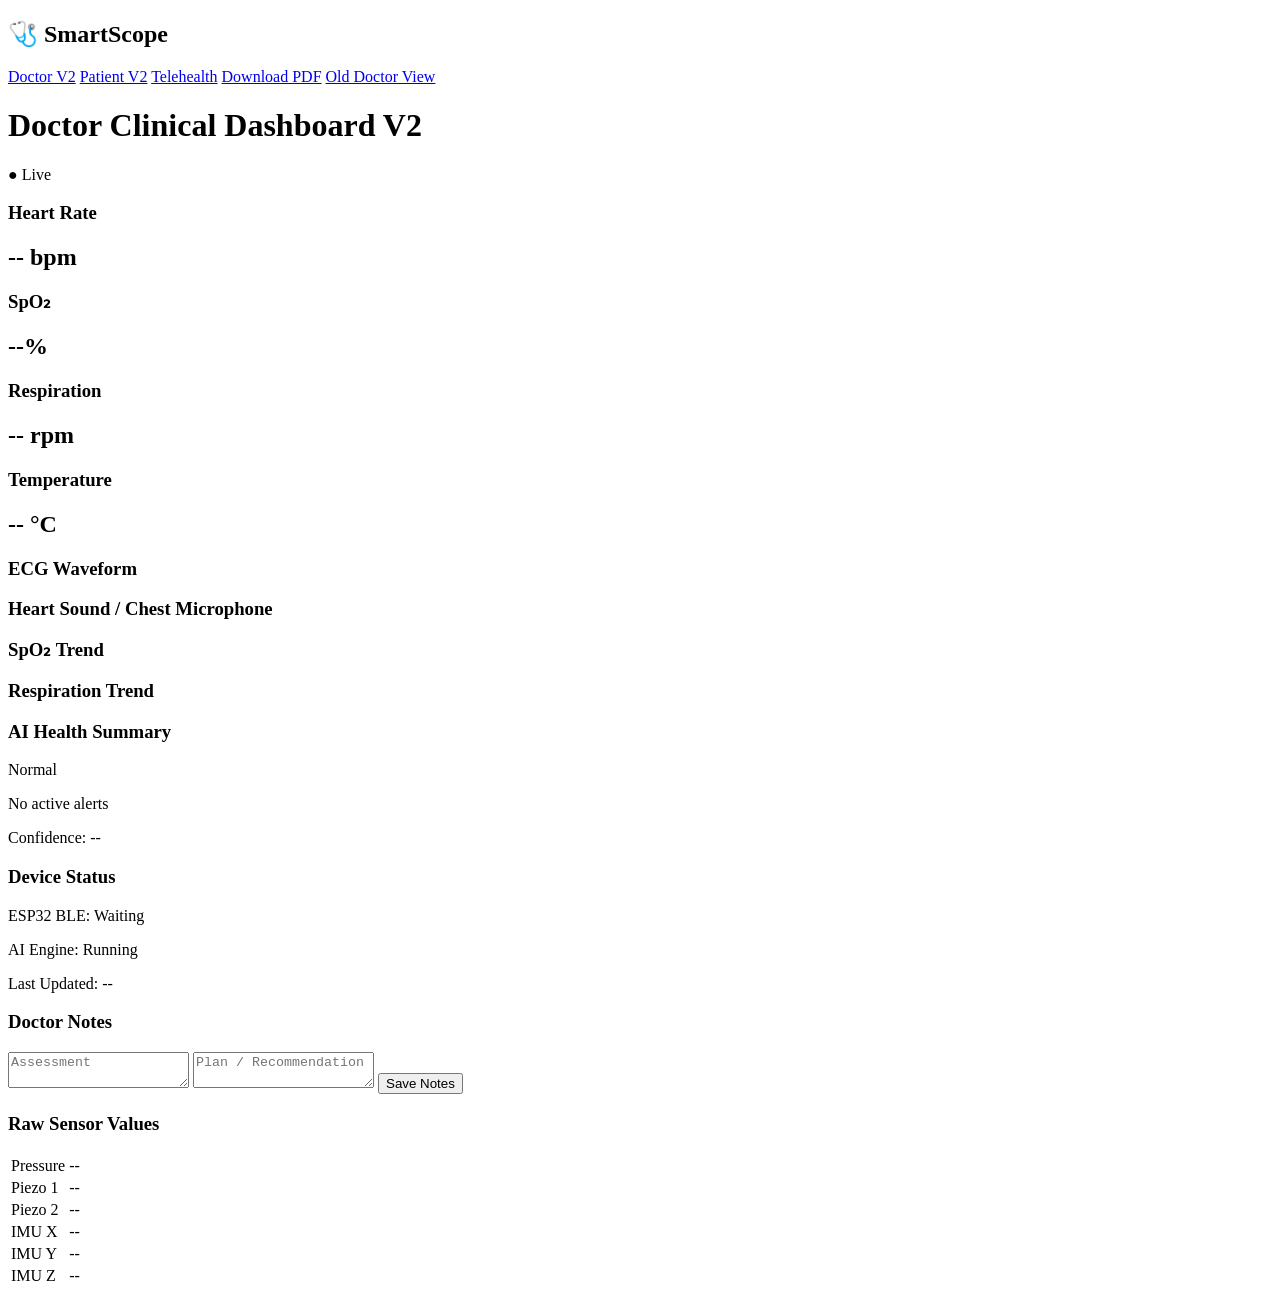
==== rpi/templates/doctor_v2.html @ 2ed91003 "Add doctor_v2.html" ====
<!DOCTYPE html>
<html>
<head>
    <title>Doctor Dashboard V2</title>
    <link rel="stylesheet" href="/static/style_v2.css">
    <script src="https://cdn.plot.ly/plotly-2.35.2.min.js"></script>
</head>
<body class="dark">

<div class="shell">
    <aside class="sidebar">
        <h2>🩺 SmartScope</h2>
        <a href="/doctor_v2" class="active">Doctor V2</a>
        <a href="/patient_v2">Patient V2</a>
        <a href="/telehealth_v2">Telehealth</a>
        <a href="/api/report_v2">Download PDF</a>
        <a href="/doctor">Old Doctor View</a>
    </aside>

    <main class="content">
        <header>
            <h1>Doctor Clinical Dashboard V2</h1>
            <span class="live">● Live</span>
        </header>

        <section class="grid">
            <div class="card metric"><h3>Heart Rate</h3><h1><span id="hr">--</span> bpm</h1></div>
            <div class="card metric"><h3>SpO₂</h3><h1><span id="spo2">--</span>%</h1></div>
            <div class="card metric"><h3>Respiration</h3><h1><span id="resp">--</span> rpm</h1></div>
            <div class="card metric"><h3>Temperature</h3><h1><span id="temp">--</span> °C</h1></div>

            <div class="card wide"><h3>ECG Waveform</h3><div id="doctorEcg"></div></div>
            <div class="card wide"><h3>Heart Sound / Chest Microphone</h3><div id="doctorHeart"></div></div>

            <div class="card"><h3>SpO₂ Trend</h3><div id="spo2Trend"></div></div>
            <div class="card"><h3>Respiration Trend</h3><div id="respTrend"></div></div>

            <div class="card">
                <h3>AI Health Summary</h3>
                <div id="patientStatus" class="status normal">Normal</div>
                <p id="patientAlert">No active alerts</p>
                <p>Confidence: <span id="confidence">--</span></p>
            </div>

            <div class="card">
                <h3>Device Status</h3>
                <p>ESP32 BLE: <span id="bleStatus">Waiting</span></p>
                <p>AI Engine: Running</p>
                <p>Last Updated: <span id="updated">--</span></p>
            </div>

            <div class="card wide">
                <h3>Doctor Notes</h3>
                <textarea id="assessment" placeholder="Assessment"></textarea>
                <textarea id="plan" placeholder="Plan / Recommendation"></textarea>
                <button onclick="saveNote()">Save Notes</button>
                <div id="notesList"></div>
            </div>

            <div class="card wide">
                <h3>Raw Sensor Values</h3>
                <table>
                    <tr><td>Pressure</td><td id="pressure">--</td></tr>
                    <tr><td>Piezo 1</td><td id="piezo1">--</td></tr>
                    <tr><td>Piezo 2</td><td id="piezo2">--</td></tr>
                    <tr><td>IMU X</td><td id="imux">--</td></tr>
                    <tr><td>IMU Y</td><td id="imuy">--</td></tr>
                    <tr><td>IMU Z</td><td id="imuz">--</td></tr>
                </table>
            </div>
        </section>
    </main>
</div>

<script src="/static/app_v2.js"></script>
</body>
</html>
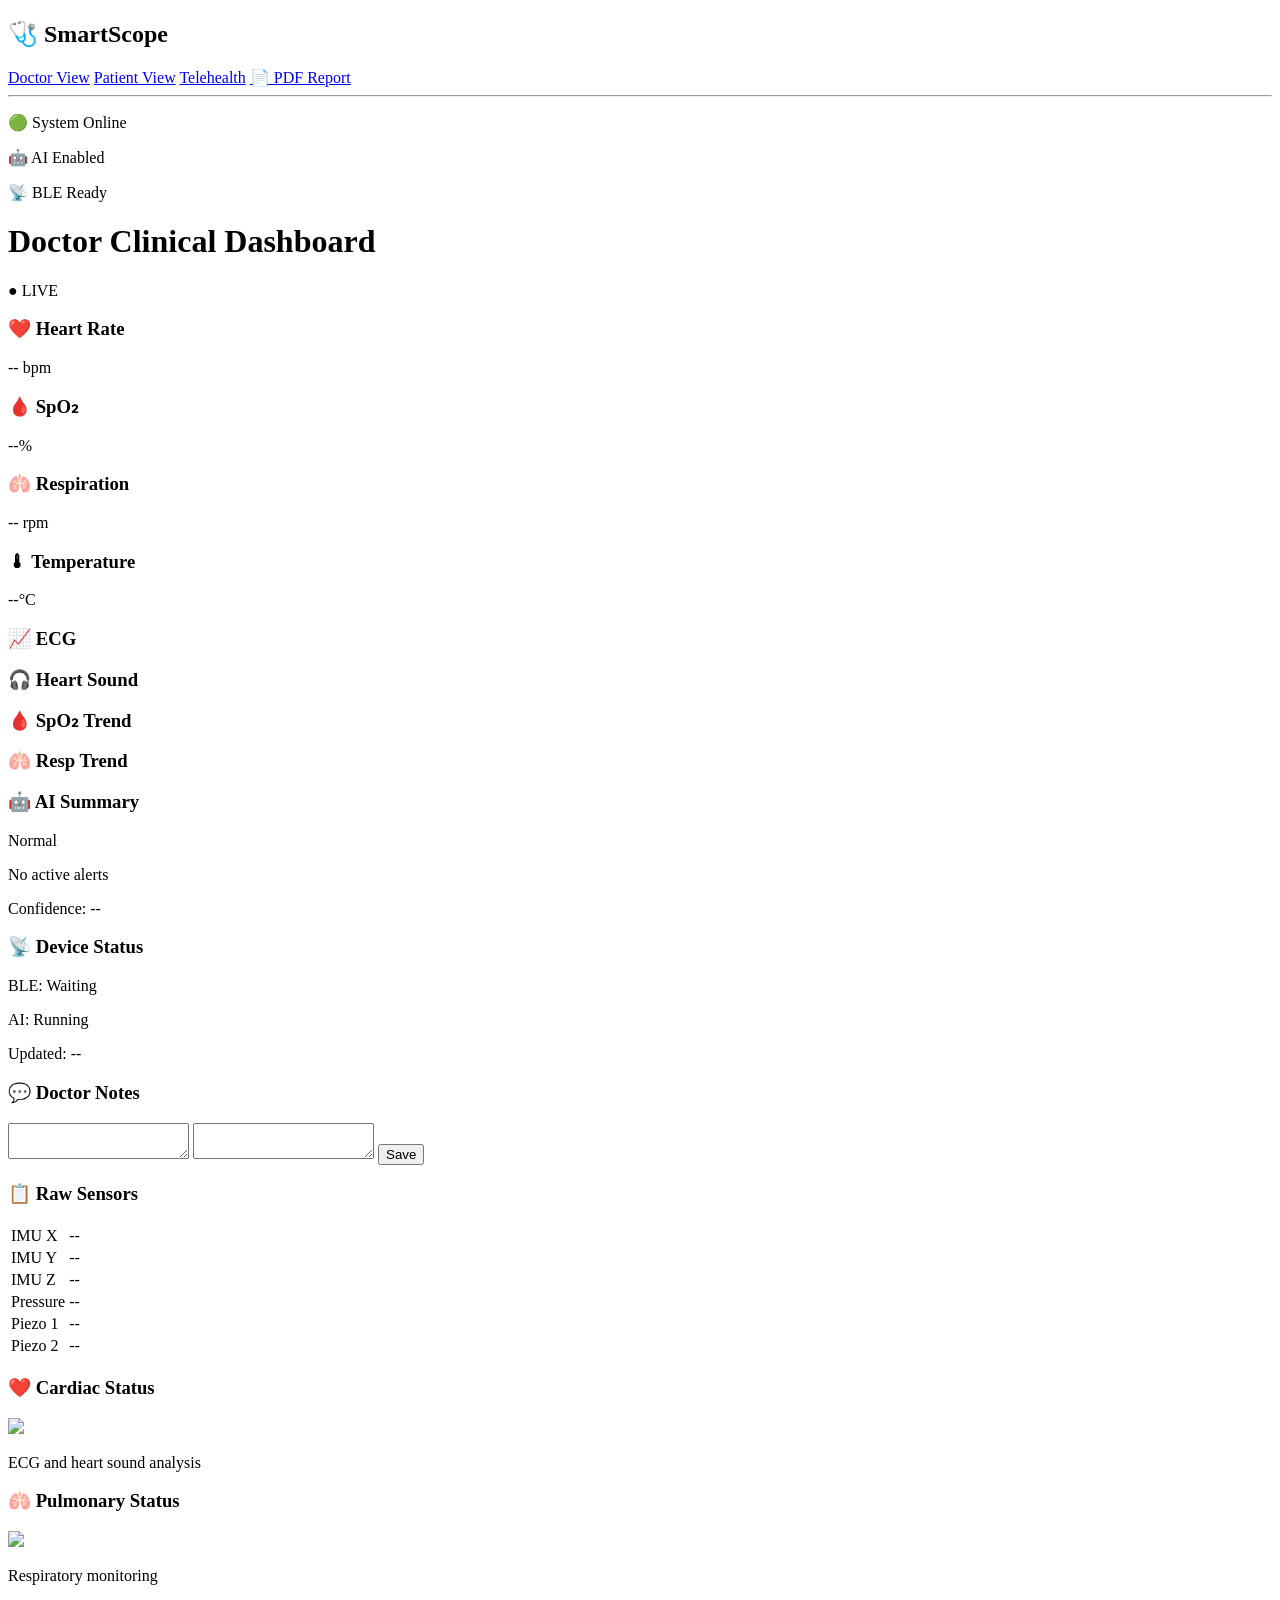
==== commit a9755b63: "Add doctor_v2.html" ====
--- a/rpi/templates/doctor_v2.html
+++ b/rpi/templates/doctor_v2.html
@@ -1,77 +1,210 @@
 <!DOCTYPE html>
 <html>
 <head>
-    <title>Doctor Dashboard V2</title>
+    <title>Doctor View</title>
     <link rel="stylesheet" href="/static/style_v2.css">
     <script src="https://cdn.plot.ly/plotly-2.35.2.min.js"></script>
 </head>
+
 <body class="dark">
 
 <div class="shell">
+
     <aside class="sidebar">
         <h2>🩺 SmartScope</h2>
-        <a href="/doctor_v2" class="active">Doctor V2</a>
-        <a href="/patient_v2">Patient V2</a>
+
+        <a href="/doctor_v2" class="active">Doctor View</a>
+        <a href="/patient_v2">Patient View</a>
         <a href="/telehealth_v2">Telehealth</a>
-        <a href="/api/report_v2">Download PDF</a>
-        <a href="/doctor">Old Doctor View</a>
+        <a href="/api/report_v2">📄 PDF Report</a>
+
+        <hr>
+
+        <div class="sidebar-status">
+            <p>🟢 System Online</p>
+            <p>🤖 AI Enabled</p>
+            <p>📡 BLE Ready</p>
+        </div>
     </aside>
 
     <main class="content">
-        <header>
-            <h1>Doctor Clinical Dashboard V2</h1>
-            <span class="live">● Live</span>
+
+        <header class="compact-header">
+            <h1>Doctor Clinical Dashboard</h1>
+            <span class="live">● LIVE</span>
         </header>
 
-        <section class="grid">
-            <div class="card metric"><h3>Heart Rate</h3><h1><span id="hr">--</span> bpm</h1></div>
-            <div class="card metric"><h3>SpO₂</h3><h1><span id="spo2">--</span>%</h1></div>
-            <div class="card metric"><h3>Respiration</h3><h1><span id="resp">--</span> rpm</h1></div>
-            <div class="card metric"><h3>Temperature</h3><h1><span id="temp">--</span> °C</h1></div>
-
-            <div class="card wide"><h3>ECG Waveform</h3><div id="doctorEcg"></div></div>
-            <div class="card wide"><h3>Heart Sound / Chest Microphone</h3><div id="doctorHeart"></div></div>
-
-            <div class="card"><h3>SpO₂ Trend</h3><div id="spo2Trend"></div></div>
-            <div class="card"><h3>Respiration Trend</h3><div id="respTrend"></div></div>
-
-            <div class="card">
-                <h3>AI Health Summary</h3>
-                <div id="patientStatus" class="status normal">Normal</div>
-                <p id="patientAlert">No active alerts</p>
-                <p>Confidence: <span id="confidence">--</span></p>
-            </div>
-
-            <div class="card">
-                <h3>Device Status</h3>
-                <p>ESP32 BLE: <span id="bleStatus">Waiting</span></p>
-                <p>AI Engine: Running</p>
-                <p>Last Updated: <span id="updated">--</span></p>
-            </div>
-
-            <div class="card wide">
-                <h3>Doctor Notes</h3>
-                <textarea id="assessment" placeholder="Assessment"></textarea>
-                <textarea id="plan" placeholder="Plan / Recommendation"></textarea>
-                <button onclick="saveNote()">Save Notes</button>
+        <section class="compact-grid">
+
+            <!-- Row 1 -->
+
+            <div class="card metric">
+                <h3>❤️ Heart Rate</h3>
+                <div><span id="hr">--</span> bpm</div>
+            </div>
+
+            <div class="card metric">
+                <h3>🩸 SpO₂</h3>
+                <div><span id="spo2">--</span>%</div>
+            </div>
+
+            <div class="card metric">
+                <h3>🫁 Respiration</h3>
+                <div><span id="resp">--</span> rpm</div>
+            </div>
+
+            <div class="card metric">
+                <h3>🌡 Temperature</h3>
+                <div><span id="temp">--</span>°C</div>
+            </div>
+
+            <!-- Row 2 -->
+
+            <div class="card chart-card">
+                <h3>📈 ECG</h3>
+                <div id="doctorEcg"></div>
+            </div>
+
+            <div class="card chart-card">
+                <h3>🎧 Heart Sound</h3>
+                <div id="doctorHeart"></div>
+            </div>
+
+            <!-- Row 3 -->
+
+            <div class="card">
+                <h3>🩸 SpO₂ Trend</h3>
+                <div id="spo2Trend"></div>
+            </div>
+
+            <div class="card">
+                <h3>🫁 Resp Trend</h3>
+                <div id="respTrend"></div>
+            </div>
+
+            <div class="card">
+                <h3>🤖 AI Summary</h3>
+
+                <div id="patientStatus" class="status normal">
+                    Normal
+                </div>
+
+                <p id="patientAlert">
+                    No active alerts
+                </p>
+
+                <p>
+                    Confidence:
+                    <span id="confidence">--</span>
+                </p>
+            </div>
+
+            <div class="card">
+                <h3>📡 Device Status</h3>
+
+                <p>BLE:
+                    <span id="bleStatus">Waiting</span>
+                </p>
+
+                <p>AI: Running</p>
+
+                <p>
+                    Updated:
+                    <span id="updated">--</span>
+                </p>
+            </div>
+
+            <!-- Row 4 -->
+
+            <div class="card">
+                <h3>💬 Doctor Notes</h3>
+
+                <textarea
+                    id="assessment"
+                    placeholder="Assessment">
+                </textarea>
+
+                <textarea
+                    id="plan"
+                    placeholder="Plan">
+                </textarea>
+
+                <button onclick="saveNote()">
+                    Save
+                </button>
+
                 <div id="notesList"></div>
             </div>
 
-            <div class="card wide">
-                <h3>Raw Sensor Values</h3>
+            <div class="card">
+                <h3>📋 Raw Sensors</h3>
+
                 <table>
-                    <tr><td>Pressure</td><td id="pressure">--</td></tr>
-                    <tr><td>Piezo 1</td><td id="piezo1">--</td></tr>
-                    <tr><td>Piezo 2</td><td id="piezo2">--</td></tr>
-                    <tr><td>IMU X</td><td id="imux">--</td></tr>
-                    <tr><td>IMU Y</td><td id="imuy">--</td></tr>
-                    <tr><td>IMU Z</td><td id="imuz">--</td></tr>
+
+                    <tr>
+                        <td>IMU X</td>
+                        <td id="imux">--</td>
+                    </tr>
+
+                    <tr>
+                        <td>IMU Y</td>
+                        <td id="imuy">--</td>
+                    </tr>
+
+                    <tr>
+                        <td>IMU Z</td>
+                        <td id="imuz">--</td>
+                    </tr>
+
+                    <tr>
+                        <td>Pressure</td>
+                        <td id="pressure">--</td>
+                    </tr>
+
+                    <tr>
+                        <td>Piezo 1</td>
+                        <td id="piezo1">--</td>
+                    </tr>
+
+                    <tr>
+                        <td>Piezo 2</td>
+                        <td id="piezo2">--</td>
+                    </tr>
+
                 </table>
             </div>
+
+            <div class="card">
+                <h3>❤️ Cardiac Status</h3>
+
+                <img
+                    src="https://cdn-icons-png.flaticon.com/512/833/833472.png"
+                    width="90">
+
+                <p>
+                    ECG and heart sound analysis
+                </p>
+            </div>
+
+            <div class="card">
+                <h3>🫁 Pulmonary Status</h3>
+
+                <img
+                    src="https://cdn-icons-png.flaticon.com/512/2966/2966486.png"
+                    width="90">
+
+                <p>
+                    Respiratory monitoring
+                </p>
+            </div>
+
         </section>
+
     </main>
+
 </div>
 
 <script src="/static/app_v2.js"></script>
+
 </body>
 </html>
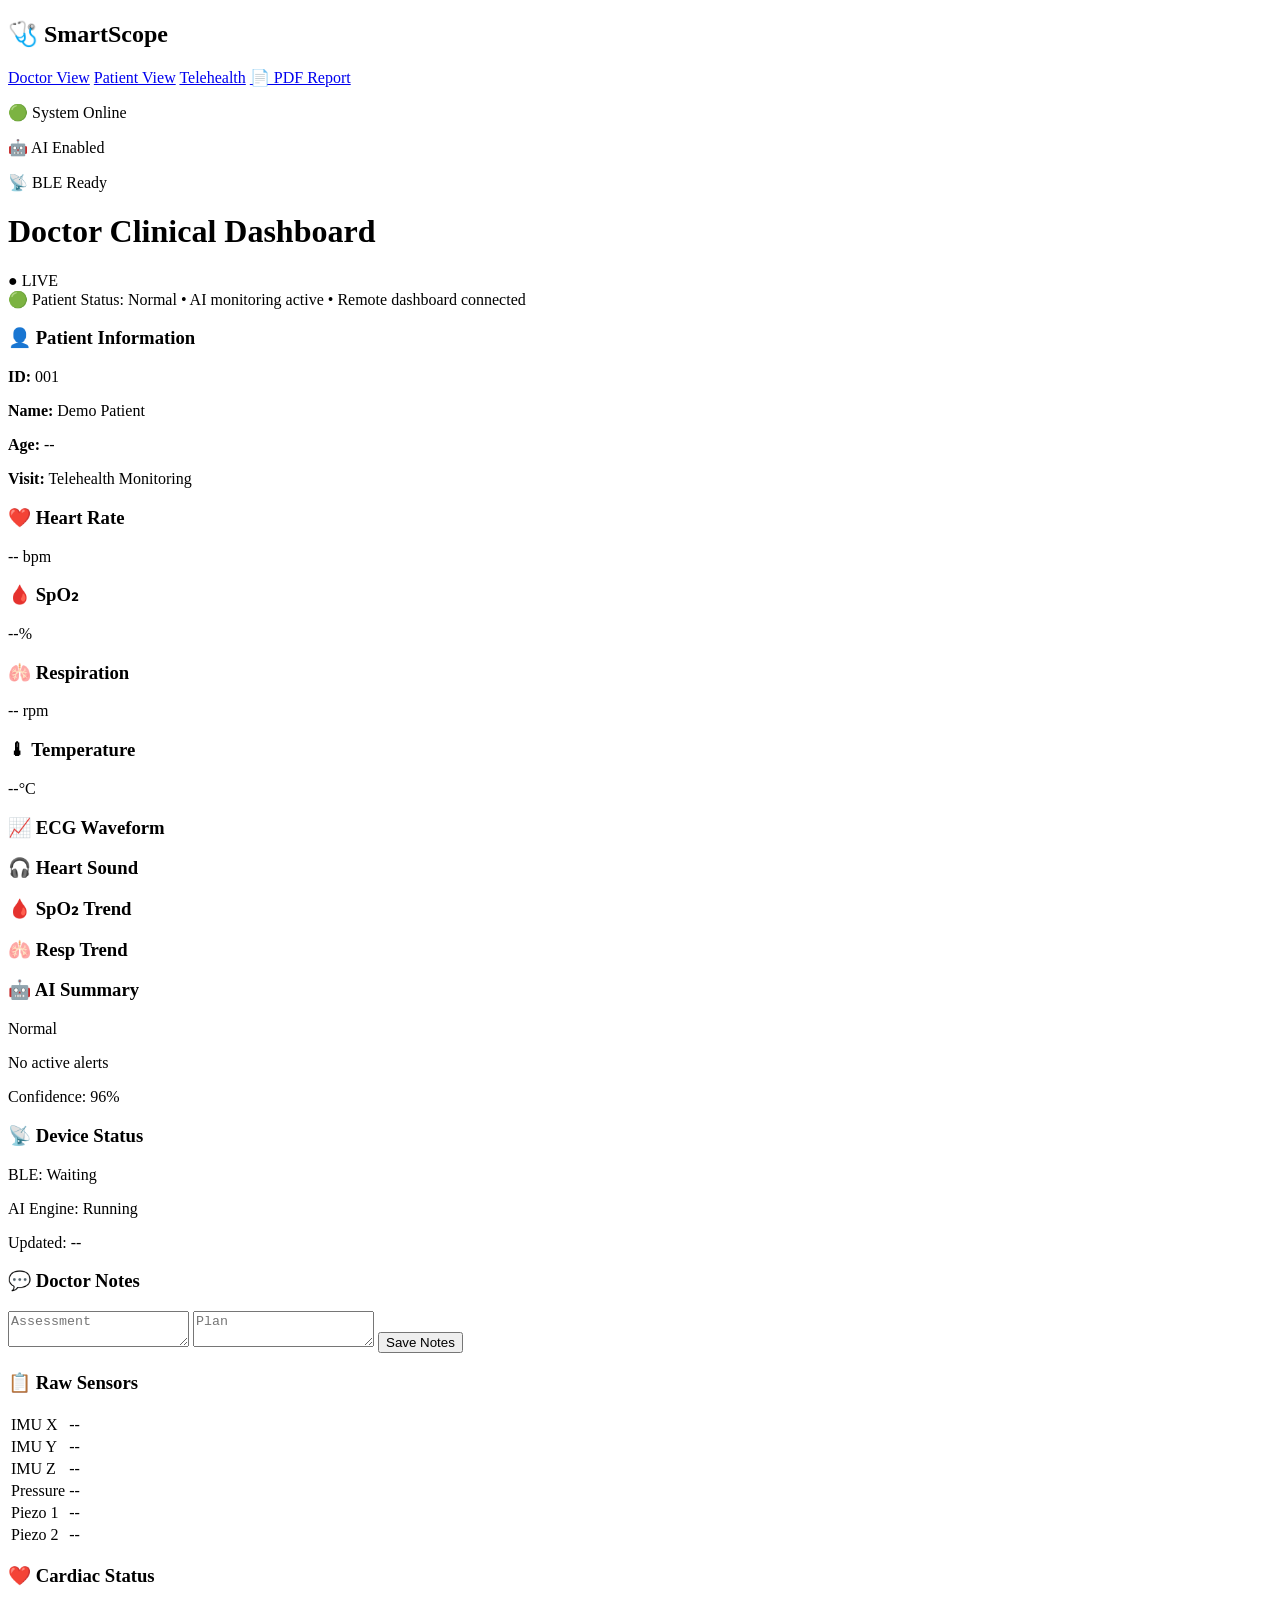
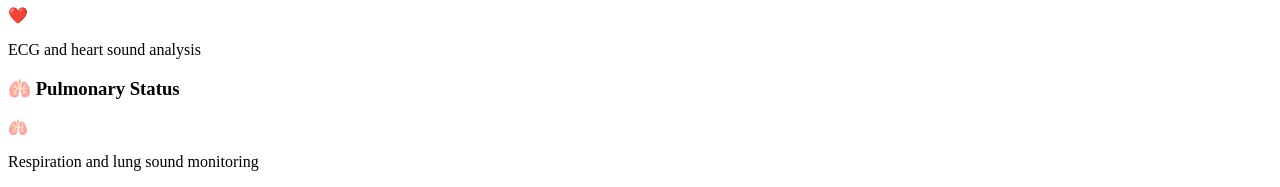
==== commit 8274f198: "Add doctor_v2.html" ====
--- a/rpi/templates/doctor_v2.html
+++ b/rpi/templates/doctor_v2.html
@@ -7,18 +7,14 @@
 </head>
 
 <body class="dark">
-
 <div class="shell">
 
     <aside class="sidebar">
         <h2>🩺 SmartScope</h2>
-
         <a href="/doctor_v2" class="active">Doctor View</a>
         <a href="/patient_v2">Patient View</a>
         <a href="/telehealth_v2">Telehealth</a>
         <a href="/api/report_v2">📄 PDF Report</a>
-
-        <hr>
 
         <div class="sidebar-status">
             <p>🟢 System Online</p>
@@ -28,15 +24,24 @@
     </aside>
 
     <main class="content">
-
         <header class="compact-header">
             <h1>Doctor Clinical Dashboard</h1>
             <span class="live">● LIVE</span>
         </header>
 
+        <div class="alert-banner normal-banner">
+            🟢 Patient Status: Normal • AI monitoring active • Remote dashboard connected
+        </div>
+
         <section class="compact-grid">
 
-            <!-- Row 1 -->
+            <div class="card patient-info">
+                <h3>👤 Patient Information</h3>
+                <p><b>ID:</b> 001</p>
+                <p><b>Name:</b> Demo Patient</p>
+                <p><b>Age:</b> --</p>
+                <p><b>Visit:</b> Telehealth Monitoring</p>
+            </div>
 
             <div class="card metric">
                 <h3>❤️ Heart Rate</h3>
@@ -58,10 +63,8 @@
                 <div><span id="temp">--</span>°C</div>
             </div>
 
-            <!-- Row 2 -->
-
             <div class="card chart-card">
-                <h3>📈 ECG</h3>
+                <h3>📈 ECG Waveform</h3>
                 <div id="doctorEcg"></div>
             </div>
 
@@ -70,141 +73,69 @@
                 <div id="doctorHeart"></div>
             </div>
 
-            <!-- Row 3 -->
-
-            <div class="card">
+            <div class="card small-chart">
                 <h3>🩸 SpO₂ Trend</h3>
                 <div id="spo2Trend"></div>
             </div>
 
-            <div class="card">
+            <div class="card small-chart">
                 <h3>🫁 Resp Trend</h3>
                 <div id="respTrend"></div>
             </div>
 
             <div class="card">
                 <h3>🤖 AI Summary</h3>
-
-                <div id="patientStatus" class="status normal">
-                    Normal
+                <div id="patientStatus" class="status normal">Normal</div>
+                <p id="patientAlert">No active alerts</p>
+                <p>Confidence: <span id="confidence">96%</span></p>
+                <div class="confidence-bar">
+                    <div class="confidence-fill"></div>
                 </div>
-
-                <p id="patientAlert">
-                    No active alerts
-                </p>
-
-                <p>
-                    Confidence:
-                    <span id="confidence">--</span>
-                </p>
             </div>
 
             <div class="card">
                 <h3>📡 Device Status</h3>
-
-                <p>BLE:
-                    <span id="bleStatus">Waiting</span>
-                </p>
-
-                <p>AI: Running</p>
-
-                <p>
-                    Updated:
-                    <span id="updated">--</span>
-                </p>
+                <p>BLE: <span id="bleStatus">Waiting</span></p>
+                <p>AI Engine: Running</p>
+                <p>Updated: <span id="updated">--</span></p>
             </div>
-
-            <!-- Row 4 -->
 
             <div class="card">
                 <h3>💬 Doctor Notes</h3>
-
-                <textarea
-                    id="assessment"
-                    placeholder="Assessment">
-                </textarea>
-
-                <textarea
-                    id="plan"
-                    placeholder="Plan">
-                </textarea>
-
-                <button onclick="saveNote()">
-                    Save
-                </button>
-
+                <textarea id="assessment" placeholder="Assessment"></textarea>
+                <textarea id="plan" placeholder="Plan"></textarea>
+                <button onclick="saveNote()">Save Notes</button>
                 <div id="notesList"></div>
             </div>
 
             <div class="card">
                 <h3>📋 Raw Sensors</h3>
-
                 <table>
-
-                    <tr>
-                        <td>IMU X</td>
-                        <td id="imux">--</td>
-                    </tr>
-
-                    <tr>
-                        <td>IMU Y</td>
-                        <td id="imuy">--</td>
-                    </tr>
-
-                    <tr>
-                        <td>IMU Z</td>
-                        <td id="imuz">--</td>
-                    </tr>
-
-                    <tr>
-                        <td>Pressure</td>
-                        <td id="pressure">--</td>
-                    </tr>
-
-                    <tr>
-                        <td>Piezo 1</td>
-                        <td id="piezo1">--</td>
-                    </tr>
-
-                    <tr>
-                        <td>Piezo 2</td>
-                        <td id="piezo2">--</td>
-                    </tr>
-
+                    <tr><td>IMU X</td><td id="imux">--</td></tr>
+                    <tr><td>IMU Y</td><td id="imuy">--</td></tr>
+                    <tr><td>IMU Z</td><td id="imuz">--</td></tr>
+                    <tr><td>Pressure</td><td id="pressure">--</td></tr>
+                    <tr><td>Piezo 1</td><td id="piezo1">--</td></tr>
+                    <tr><td>Piezo 2</td><td id="piezo2">--</td></tr>
                 </table>
             </div>
 
-            <div class="card">
+            <div class="card visual-card">
                 <h3>❤️ Cardiac Status</h3>
-
-                <img
-                    src="https://cdn-icons-png.flaticon.com/512/833/833472.png"
-                    width="90">
-
-                <p>
-                    ECG and heart sound analysis
-                </p>
+                <div class="big-icon">❤️</div>
+                <p>ECG and heart sound analysis</p>
             </div>
 
-            <div class="card">
+            <div class="card visual-card">
                 <h3>🫁 Pulmonary Status</h3>
-
-                <img
-                    src="https://cdn-icons-png.flaticon.com/512/2966/2966486.png"
-                    width="90">
-
-                <p>
-                    Respiratory monitoring
-                </p>
+                <div class="big-icon">🫁</div>
+                <p>Respiration and lung sound monitoring</p>
             </div>
 
         </section>
-
     </main>
-
 </div>
 
 <script src="/static/app_v2.js"></script>
-
 </body>
 </html>
